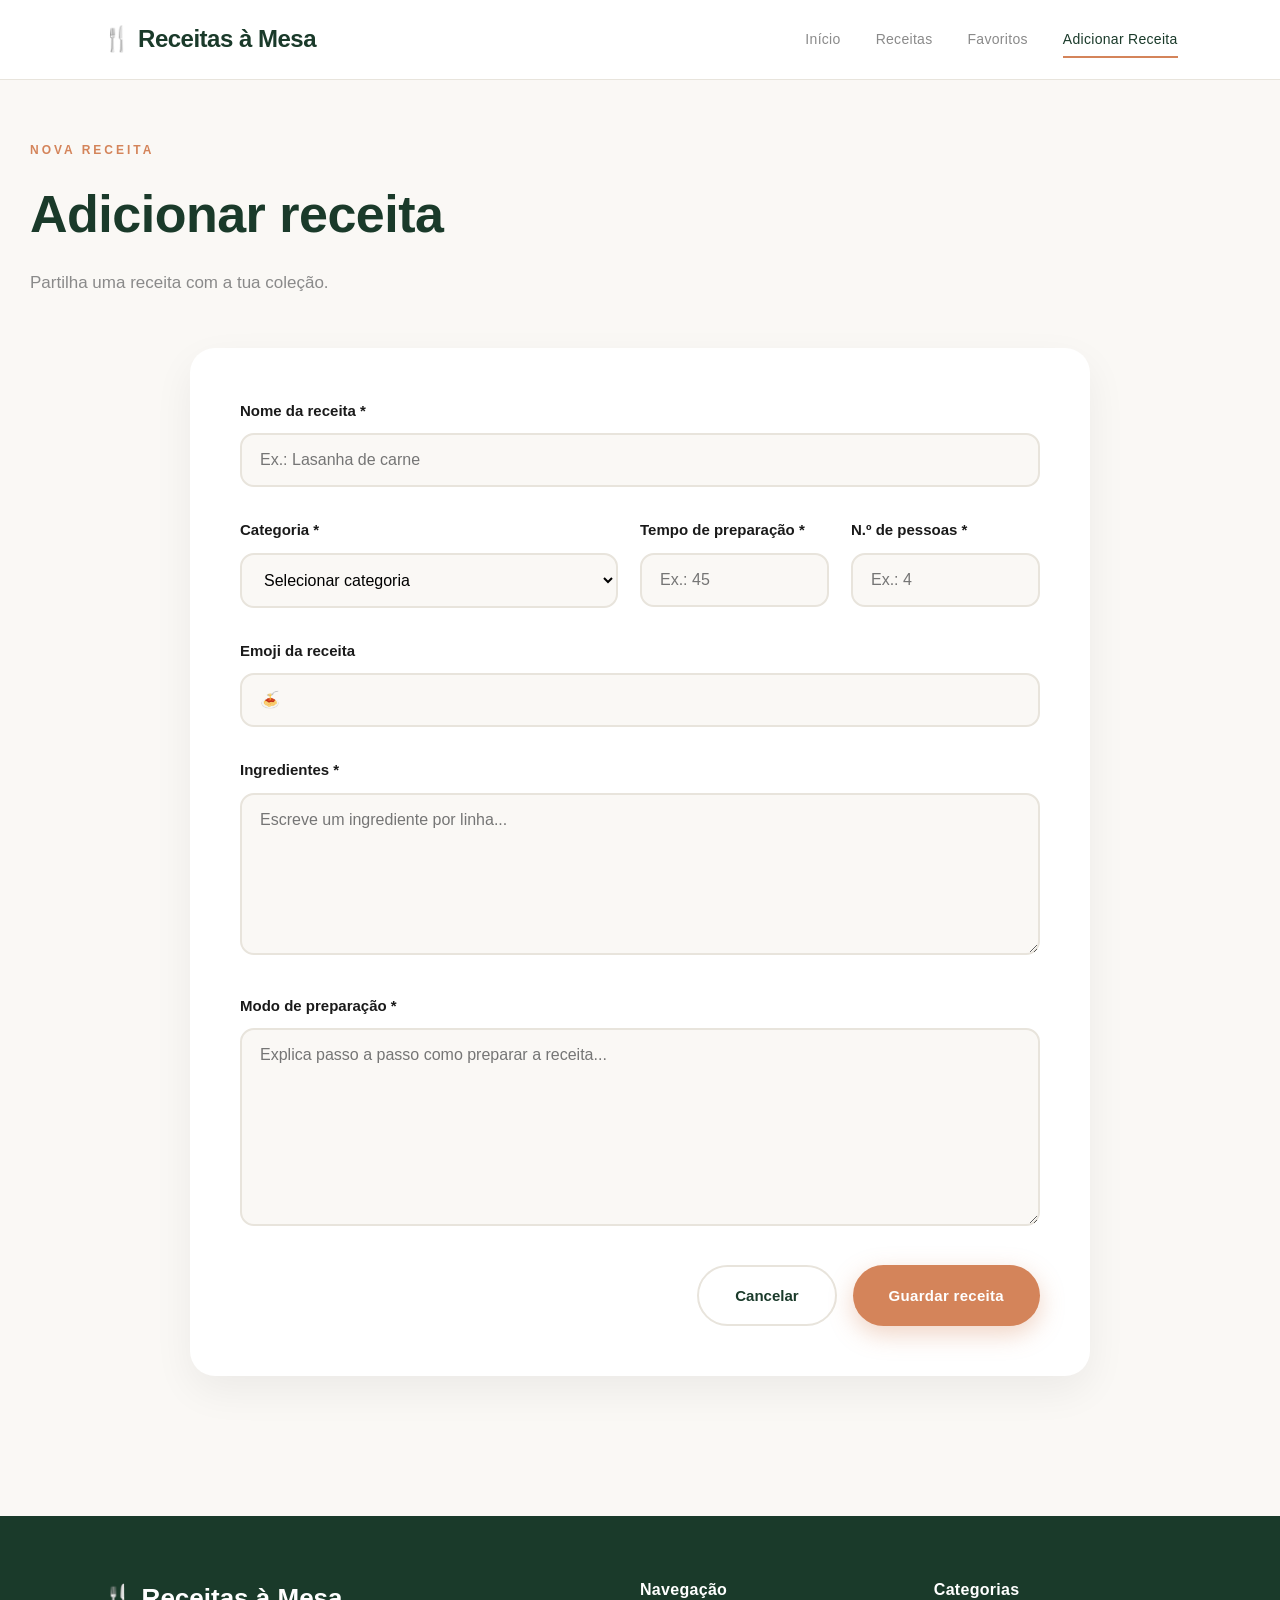
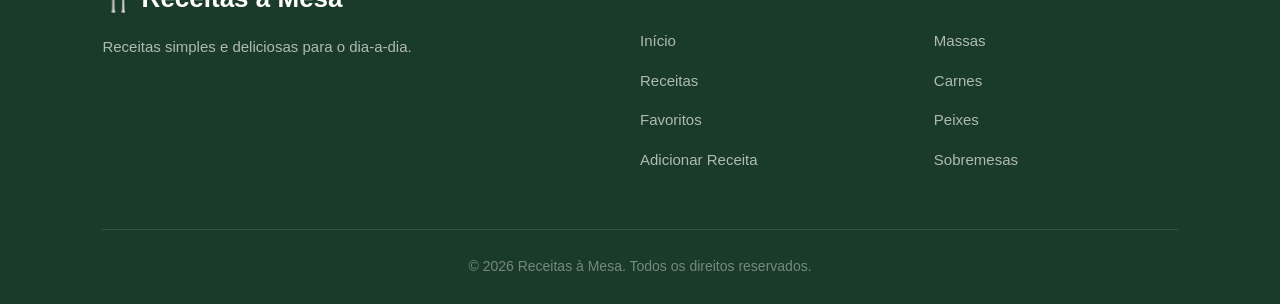
==== adicionar.html @ 695f402b "Adiciona app Receitas a Mesa (HTML, CSS, JavaScript)" ====
<!DOCTYPE html>
<html lang="pt">
<head>
    <meta charset="UTF-8">
    <meta name="viewport" content="width=device-width, initial-scale=1.0">
    <title>Adicionar Receita - Receitas à Mesa</title>
    <link rel="stylesheet" href="style.css">
</head>

<body>

<header>
    <div class="logo">🍴 Receitas à Mesa</div>

    <nav>
        <a href="index.html">Início</a>
        <a href="receitas.html">Receitas</a>
        <a href="favoritos.html">Favoritos</a>
        <a href="adicionar.html" class="ativo">Adicionar Receita</a>
    </nav>
</header>

<main>

    <section class="pagina-topo">
        <span class="pequeno-titulo">NOVA RECEITA</span>
        <h1>Adicionar receita</h1>
        <p>Partilha uma receita com a tua coleção.</p>
    </section>

    <section class="formulario-container">

        <form id="formReceita">

            <div class="campo">
                <label for="nome">Nome da receita *</label>
                <input
                    type="text"
                    id="nome"
                    placeholder="Ex.: Lasanha de carne"
                    required
                >
            </div>

            <div class="linha">

                <div class="campo">
                    <label for="categoria">Categoria *</label>

                    <select id="categoria" required>
                        <option value="">Selecionar categoria</option>
                        <option value="Massas">Massas</option>
                        <option value="Carnes">Carnes</option>
                        <option value="Peixes">Peixes</option>
                        <option value="Sobremesas">Sobremesas</option>
                        <option value="Saladas">Saladas</option>
                        <option value="Vegetarianas">Vegetarianas</option>
                    </select>
                </div>

                <div class="campo">
                    <label for="tempo">Tempo de preparação *</label>

                    <input
                        type="number"
                        id="tempo"
                        min="1"
                        placeholder="Ex.: 45"
                        required
                    >
                </div>

                <div class="campo">
                    <label for="pessoas">N.º de pessoas *</label>

                    <input
                        type="number"
                        id="pessoas"
                        min="1"
                        placeholder="Ex.: 4"
                        required
                    >
                </div>

            </div>

            <div class="campo">
                <label for="imagem">Emoji da receita</label>

                <input
                    type="text"
                    id="imagem"
                    maxlength="4"
                    placeholder="🍝"
                >
            </div>

            <div class="campo">
                <label for="ingredientes">
                    Ingredientes *
                </label>

                <textarea
                    id="ingredientes"
                    rows="7"
                    placeholder="Escreve um ingrediente por linha..."
                    required
                ></textarea>
            </div>

            <div class="campo">
                <label for="preparacao">
                    Modo de preparação *
                </label>

                <textarea
                    id="preparacao"
                    rows="9"
                    placeholder="Explica passo a passo como preparar a receita..."
                    required
                ></textarea>
            </div>

            <div class="botoes-formulario">
                <a href="receitas.html" class="botao-secundario">
                    Cancelar
                </a>

                <button type="submit" class="botao">
                    Guardar receita
                </button>
            </div>

        </form>

    </section>

</main>

<footer>
    <div class="footer-conteudo">
        <div class="footer-coluna">
            <div class="footer-logo">🍴 Receitas à Mesa</div>
            <p>Receitas simples e deliciosas para o dia-a-dia.</p>
        </div>
        <div class="footer-coluna">
            <h4>Navegação</h4>
            <a href="index.html">Início</a>
            <a href="receitas.html">Receitas</a>
            <a href="favoritos.html">Favoritos</a>
            <a href="adicionar.html">Adicionar Receita</a>
        </div>
        <div class="footer-coluna">
            <h4>Categorias</h4>
            <a href="receitas.html">Massas</a>
            <a href="receitas.html">Carnes</a>
            <a href="receitas.html">Peixes</a>
            <a href="receitas.html">Sobremesas</a>
        </div>
    </div>
    <div class="footer-bottom">
        <p>© 2026 Receitas à Mesa. Todos os direitos reservados.</p>
    </div>
</footer>

<script src="script.js"></script>

</body>
</html>
---- style.css ----
/* ========================================
   RECEITAS À MESA — Design Chique
   ======================================== */

* {
    margin: 0;
    padding: 0;
    box-sizing: border-box;
}

:root {
    --verde: #1a3a2a;
    --verde-medio: #2d5a42;
    --verde-claro: #3d7a5a;
    --creme: #faf8f5;
    --creme-escuro: #f0ece4;
    --branco: #ffffff;
    --laranja: #d4845a;
    --laranja-escuro: #b86d45;
    --cinzento: #8a8a8a;
    --cinzento-claro: #b5b5b5;
    --preto: #1a1a1a;
    --borda: #e8e4dc;
    --sombra: rgba(0, 0, 0, 0.06);
    --sombra-forte: rgba(0, 0, 0, 0.12);
}

html {
    scroll-behavior: smooth;
}

body {
    font-family: 'Segoe UI', -apple-system, BlinkMacSystemFont, sans-serif;
    background: var(--creme);
    color: var(--preto);
    line-height: 1.7;
    -webkit-font-smoothing: antialiased;
    -moz-osx-font-smoothing: grayscale;
}

::selection {
    background: var(--laranja);
    color: white;
}

/* ========================================
   HEADER
   ======================================== */

header {
    background: rgba(255, 255, 255, 0.95);
    backdrop-filter: blur(20px);
    -webkit-backdrop-filter: blur(20px);
    min-height: 80px;
    padding: 0 8%;
    display: flex;
    align-items: center;
    justify-content: space-between;
    border-bottom: 1px solid var(--borda);
    position: sticky;
    top: 0;
    z-index: 100;
}

.logo {
    font-size: 24px;
    font-weight: 700;
    color: var(--verde);
    letter-spacing: -0.5px;
}

nav {
    display: flex;
    gap: 35px;
    align-items: center;
}

nav a {
    text-decoration: none;
    color: var(--cinzento);
    font-size: 14px;
    font-weight: 500;
    letter-spacing: 0.3px;
    transition: all 0.3s ease;
    position: relative;
    padding: 5px 0;
}

nav a::after {
    content: '';
    position: absolute;
    bottom: -2px;
    left: 0;
    width: 0;
    height: 2px;
    background: var(--laranja);
    transition: width 0.3s ease;
}

nav a:hover,
nav a.ativo {
    color: var(--verde);
}

nav a:hover::after,
nav a.ativo::after {
    width: 100%;
}

/* ========================================
   MAIN
   ======================================== */

main {
    max-width: 1280px;
    margin: auto;
    padding: 60px 30px;
}

/* ========================================
   HERO
   ======================================== */

.hero {
    min-height: 520px;
    background: linear-gradient(135deg, var(--verde) 0%, var(--verde-medio) 100%);
    border-radius: 30px;
    padding: 80px 90px;
    display: flex;
    align-items: center;
    justify-content: space-between;
    overflow: hidden;
    color: white;
    position: relative;
    box-shadow: 0 25px 60px rgba(26, 58, 42, 0.3);
}

.hero::before {
    content: '';
    position: absolute;
    top: -50%;
    right: -20%;
    width: 600px;
    height: 600px;
    background: radial-gradient(circle, rgba(255,255,255,0.08) 0%, transparent 70%);
    border-radius: 50%;
}

.hero-texto {
    max-width: 560px;
    position: relative;
    z-index: 1;
}

.hero h1 {
    font-size: 64px;
    font-weight: 700;
    line-height: 1.08;
    margin-bottom: 28px;
    letter-spacing: -1.5px;
}

.hero p {
    font-size: 19px;
    color: rgba(255, 255, 255, 0.8);
    margin-bottom: 40px;
    max-width: 480px;
    line-height: 1.7;
}

.hero-imagem {
    width: 320px;
    height: 320px;
    border-radius: 50%;
    background: linear-gradient(145deg, #e8c9a0, #d4a574);
    display: flex;
    justify-content: center;
    align-items: center;
    font-size: 140px;
    position: relative;
    z-index: 1;
    box-shadow: 0 30px 60px rgba(0,0,0,0.2);
    animation: flutuar 5s ease-in-out infinite;
}

@keyframes flutuar {
    0%, 100% { transform: translateY(0) rotate(0deg); }
    50% { transform: translateY(-15px) rotate(2deg); }
}

/* ========================================
   BOTÕES
   ======================================== */

.botao {
    display: inline-block;
    border: none;
    background: var(--laranja);
    color: white;
    text-decoration: none;
    padding: 16px 36px;
    border-radius: 50px;
    cursor: pointer;
    font-size: 15px;
    font-weight: 600;
    letter-spacing: 0.3px;
    transition: all 0.35s ease;
    box-shadow: 0 8px 25px rgba(212, 132, 90, 0.35);
}

.botao:hover {
    background: var(--laranja-escuro);
    transform: translateY(-3px);
    box-shadow: 0 15px 35px rgba(212, 132, 90, 0.45);
}

.botao-secundario {
    display: inline-block;
    background: transparent;
    color: var(--verde);
    text-decoration: none;
    padding: 16px 36px;
    border-radius: 50px;
    border: 2px solid var(--borda);
    cursor: pointer;
    font-size: 15px;
    font-weight: 600;
    transition: all 0.35s ease;
}

.botao-secundario:hover {
    border-color: var(--verde);
    background: var(--verde);
    color: white;
}

/* ========================================
   SECÇÕES
   ======================================== */

.secao {
    padding: 80px 0 40px;
}

.titulo-secao {
    display: flex;
    justify-content: space-between;
    align-items: flex-end;
    margin-bottom: 40px;
}

.titulo-secao h2 {
    font-size: 38px;
    font-weight: 700;
    color: var(--verde);
    letter-spacing: -0.5px;
}

.titulo-secao a {
    color: var(--laranja);
    text-decoration: none;
    font-weight: 600;
    font-size: 15px;
    transition: all 0.3s ease;
}

.titulo-secao a:hover {
    color: var(--laranja-escuro);
}

.pequeno-titulo {
    color: var(--laranja);
    font-size: 12px;
    font-weight: 700;
    letter-spacing: 3px;
    text-transform: uppercase;
    display: block;
    margin-bottom: 8px;
}

/* ========================================
   CARDS
   ======================================== */

.grid-receitas {
    display: grid;
    grid-template-columns: repeat(3, 1fr);
    gap: 30px;
}

.card {
    background: var(--branco);
    border-radius: 20px;
    overflow: hidden;
    border: 1px solid var(--borda);
    transition: all 0.4s cubic-bezier(0.175, 0.885, 0.32, 1.275);
    position: relative;
    animation: aparecer 0.6s ease;
}

@keyframes aparecer {
    from {
        opacity: 0;
        transform: translateY(25px);
    }
    to {
        opacity: 1;
        transform: translateY(0);
    }
}

.card:hover {
    transform: translateY(-10px);
    box-shadow: 0 25px 50px var(--sombra-forte);
    border-color: transparent;
}

.card-imagem {
    height: 220px;
    background: linear-gradient(145deg, #f5ebe0, #ead9c4);
    display: flex;
    align-items: center;
    justify-content: center;
    font-size: 85px;
    transition: all 0.4s ease;
    position: relative;
    overflow: hidden;
}

.card-imagem::after {
    content: '';
    position: absolute;
    inset: 0;
    background: linear-gradient(180deg, transparent 60%, rgba(0,0,0,0.03) 100%);
}

.card:hover .card-imagem {
    transform: scale(1.05);
}

.card-conteudo {
    padding: 24px;
}

.card-categoria {
    color: var(--laranja);
    font-size: 11px;
    font-weight: 700;
    text-transform: uppercase;
    letter-spacing: 1.5px;
}

.card h3 {
    font-size: 22px;
    font-weight: 700;
    margin: 10px 0;
    letter-spacing: -0.3px;
}

.card h3 a {
    color: var(--preto);
    text-decoration: none;
    transition: color 0.3s ease;
}

.card h3 a:hover {
    color: var(--verde);
}

.card-info {
    display: flex;
    justify-content: space-between;
    color: var(--cinzento);
    font-size: 13px;
    margin-top: 18px;
    padding-top: 18px;
    border-top: 1px solid var(--borda);
}

.favorito {
    position: absolute;
    right: 18px;
    top: 18px;
    width: 44px;
    height: 44px;
    border: none;
    border-radius: 50%;
    background: rgba(255, 255, 255, 0.95);
    backdrop-filter: blur(10px);
    font-size: 18px;
    cursor: pointer;
    transition: all 0.3s ease;
    box-shadow: 0 4px 15px rgba(0,0,0,0.1);
}

.favorito:hover {
    transform: scale(1.15);
    box-shadow: 0 6px 20px rgba(0,0,0,0.15);
}

/* ========================================
   CATEGORIAS HOME
   ======================================== */

.categorias-home {
    padding: 80px 0 40px;
}

.categorias-home-grid {
    display: grid;
    grid-template-columns: repeat(3, 1fr);
    gap: 24px;
}

.categoria-card {
    background: var(--branco);
    padding: 35px 30px;
    border-radius: 20px;
    text-decoration: none;
    color: var(--preto);
    border: 1px solid var(--borda);
    transition: all 0.4s cubic-bezier(0.175, 0.885, 0.32, 1.275);
}

.categoria-card:hover {
    transform: translateY(-10px);
    background: linear-gradient(135deg, var(--verde) 0%, var(--verde-medio) 100%);
    color: white;
    box-shadow: 0 20px 40px rgba(26, 58, 42, 0.25);
    border-color: transparent;
}

.categoria-icon {
    font-size: 48px;
    margin-bottom: 18px;
    transition: transform 0.4s ease;
}

.categoria-card:hover .categoria-icon {
    transform: scale(1.15) rotate(-5deg);
}

.categoria-card h3 {
    font-size: 22px;
    font-weight: 700;
    margin-bottom: 6px;
}

.categoria-card p {
    color: var(--cinzento);
    font-size: 14px;
    transition: color 0.3s ease;
}

.categoria-card:hover p {
    color: rgba(255,255,255,0.8);
}

/* ========================================
   RECEITA DO DIA
   ======================================== */

.receita-dia {
    margin: 80px 0;
    background: var(--branco);
    border-radius: 30px;
    overflow: hidden;
    display: grid;
    grid-template-columns: 1fr 1fr;
    border: 1px solid var(--borda);
    box-shadow: 0 20px 50px var(--sombra);
}

.receita-dia-imagem {
    min-height: 450px;
    background: linear-gradient(145deg, #f5ebe0, #e8d5c0);
    display: flex;
    justify-content: center;
    align-items: center;
    font-size: 180px;
    position: relative;
}

.receita-dia-imagem::after {
    content: '';
    position: absolute;
    inset: 0;
    background: linear-gradient(90deg, transparent 70%, rgba(255,255,255,0.3) 100%);
}

.receita-dia-conteudo {
    padding: 70px 60px;
    display: flex;
    flex-direction: column;
    justify-content: center;
}

.receita-dia-conteudo h2 {
    font-size: 44px;
    font-weight: 700;
    color: var(--verde);
    margin: 12px 0 22px;
    letter-spacing: -0.5px;
    line-height: 1.15;
}

.receita-dia-conteudo p {
    color: var(--cinzento);
    font-size: 17px;
    margin-bottom: 28px;
    line-height: 1.7;
}

.receita-dia-info {
    display: flex;
    gap: 24px;
    margin-bottom: 35px;
    color: var(--cinzento);
    flex-wrap: wrap;
    font-size: 15px;
}

.receita-dia-info span {
    display: flex;
    align-items: center;
    gap: 6px;
}

/* ========================================
   ESTATÍSTICAS
   ======================================== */

.estatisticas {
    margin: 80px 0;
    background: linear-gradient(135deg, var(--verde) 0%, var(--verde-medio) 100%);
    color: white;
    border-radius: 25px;
    padding: 50px 40px;
    display: grid;
    grid-template-columns: repeat(4, 1fr);
    text-align: center;
    box-shadow: 0 20px 50px rgba(26, 58, 42, 0.3);
}

.estatistica {
    border-right: 1px solid rgba(255,255,255,0.15);
    padding: 10px 0;
}

.estatistica:last-child {
    border-right: none;
}

.estatistica span {
    display: block;
    font-size: 32px;
    margin-bottom: 8px;
}

.estatistica strong {
    display: block;
    font-size: 36px;
    font-weight: 700;
    margin-bottom: 6px;
}

.estatistica p {
    color: rgba(255,255,255,0.7);
    font-size: 14px;
}

/* ========================================
   COMO FUNCIONA
   ======================================== */

.como-funciona {
    padding: 80px 0 40px;
}

.como-funciona-grid {
    display: grid;
    grid-template-columns: repeat(3, 1fr);
    gap: 30px;
}

.passo-card {
    background: var(--branco);
    padding: 45px 35px;
    border-radius: 22px;
    text-align: center;
    border: 1px solid var(--borda);
    position: relative;
    transition: all 0.4s cubic-bezier(0.175, 0.885, 0.32, 1.275);
}

.passo-card:hover {
    transform: translateY(-10px);
    box-shadow: 0 20px 45px var(--sombra-forte);
    border-color: transparent;
}

.passo-numero {
    position: absolute;
    top: -18px;
    left: 35px;
    width: 40px;
    height: 40px;
    background: linear-gradient(135deg, var(--laranja), var(--laranja-escuro));
    color: white;
    border-radius: 50%;
    display: flex;
    align-items: center;
    justify-content: center;
    font-weight: 700;
    font-size: 16px;
    box-shadow: 0 6px 20px rgba(212, 132, 90, 0.4);
}

.passo-icono {
    font-size: 55px;
    margin-bottom: 24px;
    transition: transform 0.4s ease;
}

.passo-card:hover .passo-icono {
    transform: scale(1.15);
}

.passo-card h3 {
    font-size: 24px;
    font-weight: 700;
    color: var(--verde);
    margin-bottom: 14px;
}

.passo-card p {
    color: var(--cinzento);
    font-size: 15px;
    line-height: 1.7;
}

/* ========================================
   DICAS CULINÁRIAS
   ======================================== */

.dicas-culinarias {
    padding: 80px 0 40px;
}

.dicas-grid {
    display: grid;
    grid-template-columns: repeat(4, 1fr);
    gap: 24px;
}

.dica-card {
    background: var(--branco);
    padding: 35px 28px;
    border-radius: 20px;
    border: 1px solid var(--borda);
    transition: all 0.4s cubic-bezier(0.175, 0.885, 0.32, 1.275);
}

.dica-card:hover {
    transform: translateY(-8px);
    box-shadow: 0 18px 40px var(--sombra-forte);
    border-color: var(--verde-claro);
}

.dica-icon {
    font-size: 44px;
    margin-bottom: 18px;
    transition: transform 0.4s ease;
}

.dica-card:hover .dica-icon {
    transform: scale(1.2) rotate(-8deg);
}

.dica-card h3 {
    font-size: 20px;
    font-weight: 700;
    color: var(--verde);
    margin-bottom: 12px;
}

.dica-card p {
    color: var(--cinzento);
    font-size: 14px;
    line-height: 1.7;
}

/* ========================================
   SOBRE
   ======================================== */

.sobre {
    margin-top: 80px;
    padding: 70px;
    background: linear-gradient(145deg, #f5ebe0, #ead9c4);
    border-radius: 30px;
    display: grid;
    grid-template-columns: 1fr 1fr;
    gap: 60px;
    align-items: center;
}

.sobre h2 {
    font-size: 44px;
    font-weight: 700;
    color: var(--verde);
    letter-spacing: -0.5px;
    line-height: 1.15;
}

.sobre p {
    font-size: 18px;
    color: #555;
    line-height: 1.8;
}

.sobre-lista {
    list-style: none;
    margin: 25px 0 30px;
}

.sobre-lista li {
    padding: 10px 0;
    color: #444;
    font-size: 16px;
    display: flex;
    align-items: center;
    gap: 10px;
}

/* ========================================
   CTA FINAL
   ======================================== */

.cta-final {
    margin: 80px 0 0;
    background: linear-gradient(135deg, var(--verde) 0%, var(--verde-medio) 100%);
    border-radius: 30px;
    padding: 80px 60px;
    text-align: center;
    color: white;
    position: relative;
    overflow: hidden;
    box-shadow: 0 25px 60px rgba(26, 58, 42, 0.3);
}

.cta-final::before {
    content: '';
    position: absolute;
    top: -100px;
    right: -100px;
    width: 400px;
    height: 400px;
    background: radial-gradient(circle, rgba(255,255,255,0.08) 0%, transparent 70%);
    border-radius: 50%;
}

.cta-conteudo {
    position: relative;
    z-index: 1;
}

.cta-conteudo h2 {
    font-size: 46px;
    font-weight: 700;
    margin-bottom: 18px;
    letter-spacing: -0.5px;
}

.cta-conteudo p {
    font-size: 19px;
    color: rgba(255,255,255,0.8);
    margin-bottom: 35px;
    max-width: 520px;
    margin-left: auto;
    margin-right: auto;
    line-height: 1.7;
}

.cta-botoes {
    display: flex;
    gap: 18px;
    justify-content: center;
    flex-wrap: wrap;
}

.cta-final .botao {
    background: white;
    color: var(--verde);
    box-shadow: 0 10px 30px rgba(0,0,0,0.2);
}

.cta-final .botao:hover {
    background: var(--creme);
    transform: translateY(-4px);
    box-shadow: 0 18px 40px rgba(0,0,0,0.25);
}

.cta-final .botao-secundario {
    background: rgba(255,255,255,0.1);
    color: white;
    border-color: rgba(255,255,255,0.3);
}

.cta-final .botao-secundario:hover {
    background: rgba(255,255,255,0.2);
    border-color: white;
}

/* ========================================
   PÁGINAS
   ======================================== */

.pagina-topo {
    margin-bottom: 50px;
}

.pagina-topo h1 {
    font-size: 52px;
    font-weight: 700;
    color: var(--verde);
    margin: 10px 0;
    letter-spacing: -0.5px;
}

.pagina-topo p {
    color: var(--cinzento);
    font-size: 17px;
}

/* ========================================
   PESQUISA
   ======================================== */

.filtros {
    margin-bottom: 45px;
}

.pesquisa {
    background: var(--branco);
    border: 2px solid var(--borda);
    border-radius: 16px;
    padding: 0 22px;
    height: 60px;
    display: flex;
    align-items: center;
    gap: 12px;
    margin-bottom: 22px;
    transition: all 0.3s ease;
}

.pesquisa:focus-within {
    border-color: var(--verde);
    box-shadow: 0 8px 25px var(--sombra);
}

.pesquisa input {
    width: 100%;
    height: 100%;
    border: none;
    outline: none;
    font-size: 16px;
    background: transparent;
    color: var(--preto);
}

.categorias {
    display: flex;
    gap: 10px;
    flex-wrap: wrap;
}

.filtro {
    border: 2px solid var(--borda);
    background: var(--branco);
    padding: 10px 22px;
    border-radius: 50px;
    cursor: pointer;
    font-size: 14px;
    font-weight: 500;
    transition: all 0.3s ease;
}

.filtro:hover,
.filtro.ativo {
    background: var(--verde);
    color: white;
    border-color: var(--verde);
    box-shadow: 0 6px 20px rgba(26, 58, 42, 0.3);
}

/* ========================================
   RECEITA DETALHES
   ======================================== */

.receita-detalhes {
    background: var(--branco);
    border-radius: 25px;
    overflow: hidden;
    box-shadow: 0 15px 40px var(--sombra);
}

.receita-capa {
    min-height: 400px;
    background: linear-gradient(145deg, #f5ebe0, #ead9c4);
    display: flex;
    justify-content: center;
    align-items: center;
    font-size: 170px;
    position: relative;
}

.receita-capa::after {
    content: '';
    position: absolute;
    bottom: 0;
    left: 0;
    right: 0;
    height: 100px;
    background: linear-gradient(transparent, rgba(255,255,255,0.5));
}

.receita-conteudo {
    padding: 50px;
}

.receita-conteudo h1 {
    font-size: 52px;
    font-weight: 700;
    color: var(--verde);
    margin: 12px 0;
    letter-spacing: -0.5px;
}

.receita-meta {
    display: flex;
    gap: 30px;
    color: var(--cinzento);
    margin: 25px 0 45px;
    font-size: 16px;
}

.receita-corpo {
    display: grid;
    grid-template-columns: 1fr 2fr;
    gap: 70px;
}

.receita-corpo h2 {
    font-size: 26px;
    font-weight: 700;
    color: var(--verde);
    margin-bottom: 20px;
}

.ingredientes {
    list-style: none;
}

.ingredientes li {
    padding: 12px 0;
    border-bottom: 1px solid var(--borda);
    font-size: 16px;
    color: #444;
}

.ingredientes li:last-child {
    border-bottom: none;
}

.preparacao p {
    margin-bottom: 18px;
    font-size: 16px;
    line-height: 1.8;
    color: #444;
}

/* ========================================
   FORMULÁRIO
   ======================================== */

.formulario-container {
    background: var(--branco);
    border-radius: 25px;
    padding: 50px;
    max-width: 900px;
    margin: auto;
    box-shadow: 0 15px 40px var(--sombra);
}

.campo {
    margin-bottom: 30px;
}

.campo label {
    display: block;
    font-weight: 600;
    margin-bottom: 10px;
    color: var(--preto);
    font-size: 15px;
}

.campo input,
.campo select,
.campo textarea {
    width: 100%;
    border: 2px solid var(--borda);
    border-radius: 14px;
    padding: 16px 18px;
    font-size: 16px;
    font-family: inherit;
    outline: none;
    transition: all 0.3s ease;
    background: var(--creme);
}

.campo input:focus,
.campo select:focus,
.campo textarea:focus {
    border-color: var(--verde);
    background: var(--branco);
    box-shadow: 0 6px 20px var(--sombra);
}

.campo textarea {
    resize: vertical;
    min-height: 120px;
}

.linha {
    display: grid;
    grid-template-columns: 2fr 1fr 1fr;
    gap: 22px;
}

.botoes-formulario {
    display: flex;
    justify-content: flex-end;
    gap: 16px;
    margin-top: 10px;
}

/* ========================================
   ESTADOS VAZIOS
   ======================================== */

.sem-resultados {
    display: none;
    text-align: center;
    padding: 60px;
    color: var(--cinzento);
}

.mensagem-vazia {
    text-align: center;
    background: var(--branco);
    padding: 80px 30px;
    border-radius: 25px;
    box-shadow: 0 10px 30px var(--sombra);
}

.mensagem-vazia div {
    font-size: 70px;
    margin-bottom: 10px;
}

.mensagem-vazia h2 {
    margin: 15px 0;
    font-size: 28px;
    font-weight: 700;
    color: var(--verde);
}

.mensagem-vazia p {
    color: var(--cinzento);
    margin-bottom: 30px;
    font-size: 17px;
}

/* ========================================
   FOOTER
   ======================================== */

footer {
    background: var(--verde);
    color: white;
    padding: 60px 8% 0;
    margin-top: 80px;
}

.footer-conteudo {
    display: grid;
    grid-template-columns: 2fr 1fr 1fr;
    gap: 50px;
    padding-bottom: 50px;
    border-bottom: 1px solid rgba(255,255,255,0.12);
}

.footer-logo {
    font-size: 26px;
    font-weight: 700;
    margin-bottom: 14px;
}

.footer-coluna p {
    color: rgba(255,255,255,0.65);
    font-size: 15px;
    line-height: 1.7;
}

.footer-coluna h4 {
    font-size: 16px;
    font-weight: 700;
    margin-bottom: 18px;
    letter-spacing: 0.3px;
}

.footer-coluna a {
    display: block;
    color: rgba(255,255,255,0.65);
    text-decoration: none;
    font-size: 15px;
    padding: 7px 0;
    transition: all 0.3s ease;
}

.footer-coluna a:hover {
    color: white;
    padding-left: 5px;
}

.footer-bottom {
    text-align: center;
    padding: 25px 0;
    color: rgba(255,255,255,0.4);
    font-size: 14px;
}

/* ========================================
   RESPONSIVO — TABLET
   ======================================== */

@media (max-width: 1024px) {

    main {
        padding: 50px 25px;
    }

    .hero {
        padding: 60px 50px;
        min-height: 450px;
    }

    .hero h1 {
        font-size: 52px;
    }

    .hero-imagem {
        width: 260px;
        height: 260px;
        font-size: 110px;
    }

    .dicas-grid {
        grid-template-columns: repeat(2, 1fr);
    }

    .footer-conteudo {
        grid-template-columns: 1fr 1fr;
        gap: 40px;
    }

    .footer-coluna:first-child {
        grid-column: 1 / -1;
    }
}

/* ========================================
   RESPONSIVO — MOBILE
   ======================================== */

@media (max-width: 900px) {

    header {
        flex-direction: column;
        padding: 20px 25px;
        gap: 15px;
    }

    nav {
        gap: 20px;
        flex-wrap: wrap;
        justify-content: center;
    }

    .hero {
        padding: 50px 35px;
        flex-direction: column;
        text-align: center;
        gap: 40px;
        min-height: auto;
    }

    .hero h1 {
        font-size: 44px;
    }

    .hero p {
        margin-left: auto;
        margin-right: auto;
    }

    .hero-imagem {
        width: 200px;
        height: 200px;
        font-size: 90px;
    }

    .grid-receitas {
        grid-template-columns: repeat(2, 1fr);
    }

    .categorias-home-grid {
        grid-template-columns: repeat(2, 1fr);
    }

    .como-funciona-grid {
        grid-template-columns: repeat(2, 1fr);
    }

    .estatisticas {
        grid-template-columns: repeat(2, 1fr);
        gap: 35px;
    }

    .estatistica:nth-child(2) {
        border-right: none;
    }

    .receita-dia {
        grid-template-columns: 1fr;
    }

    .receita-dia-imagem {
        min-height: 300px;
        font-size: 120px;
    }

    .receita-dia-conteudo {
        padding: 45px 40px;
    }

    .receita-corpo {
        grid-template-columns: 1fr;
        gap: 40px;
    }

    .sobre {
        grid-template-columns: 1fr;
        padding: 50px 40px;
    }

    .titulo-secao {
        flex-direction: column;
        align-items: flex-start;
        gap: 10px;
    }
}

@media (max-width: 600px) {

    main {
        padding: 35px 18px;
    }

    header {
        padding: 18px 20px;
    }

    .logo {
        font-size: 20px;
    }

    nav a {
        font-size: 13px;
    }

    .hero {
        padding: 40px 28px;
        border-radius: 22px;
    }

    .hero h1 {
        font-size: 34px;
    }

    .hero p {
        font-size: 16px;
    }

    .hero-imagem {
        width: 160px;
        height: 160px;
        font-size: 70px;
    }

    .grid-receitas {
        grid-template-columns: 1fr;
        gap: 22px;
    }

    .categorias-home-grid {
        grid-template-columns: 1fr;
    }

    .como-funciona-grid {
        grid-template-columns: 1fr;
    }

    .dicas-grid {
        grid-template-columns: 1fr;
    }

    .estatisticas {
        grid-template-columns: 1fr;
        padding: 35px 25px;
        border-radius: 20px;
    }

    .estatistica {
        border-right: none;
        border-bottom: 1px solid rgba(255,255,255,0.15);
        padding-bottom: 22px;
    }

    .estatistica:last-child {
        border-bottom: none;
    }

    .estatistica strong {
        font-size: 30px;
    }

    .receita-dia {
        border-radius: 22px;
        margin: 60px 0;
    }

    .receita-dia-imagem {
        min-height: 220px;
        font-size: 90px;
    }

    .receita-dia-conteudo {
        padding: 35px 28px;
    }

    .receita-dia-conteudo h2 {
        font-size: 32px;
    }

    .receita-dia-info {
        flex-direction: column;
        gap: 10px;
    }

    .sobre {
        padding: 40px 28px;
        margin-top: 60px;
        border-radius: 22px;
    }

    .sobre h2 {
        font-size: 34px;
    }

    .sobre p {
        font-size: 16px;
    }

    .cta-final {
        padding: 50px 28px;
        border-radius: 22px;
    }

    .cta-conteudo h2 {
        font-size: 34px;
    }

    .cta-conteudo p {
        font-size: 16px;
    }

    .pagina-topo h1 {
        font-size: 38px;
    }

    .linha {
        grid-template-columns: 1fr;
        gap: 0;
    }

    .formulario-container {
        padding: 30px 22px;
        border-radius: 22px;
    }

    .receita-conteudo {
        padding: 30px 22px;
    }

    .receita-conteudo h1 {
        font-size: 36px;
    }

    .receita-meta {
        flex-direction: column;
        gap: 8px;
    }

    .botoes-formulario {
        flex-direction: column;
    }

    .botao,
    .botao-secundario {
        text-align: center;
        width: 100%;
    }

    .titulo-secao h2 {
        font-size: 28px;
    }

    .footer-conteudo {
        grid-template-columns: 1fr;
        gap: 35px;
    }

    .footer-bottom {
        padding: 20px 0;
    }
}

/* ========================================
   UTILITÁRIOS
   ======================================== */

.text-center {
    text-align: center;
}

.mt-1 { margin-top: 10px; }
.mt-2 { margin-top: 20px; }
.mt-3 { margin-top: 30px; }
.mb-1 { margin-bottom: 10px; }
.mb-2 { margin-bottom: 20px; }
.mb-3 { margin-bottom: 30px; }
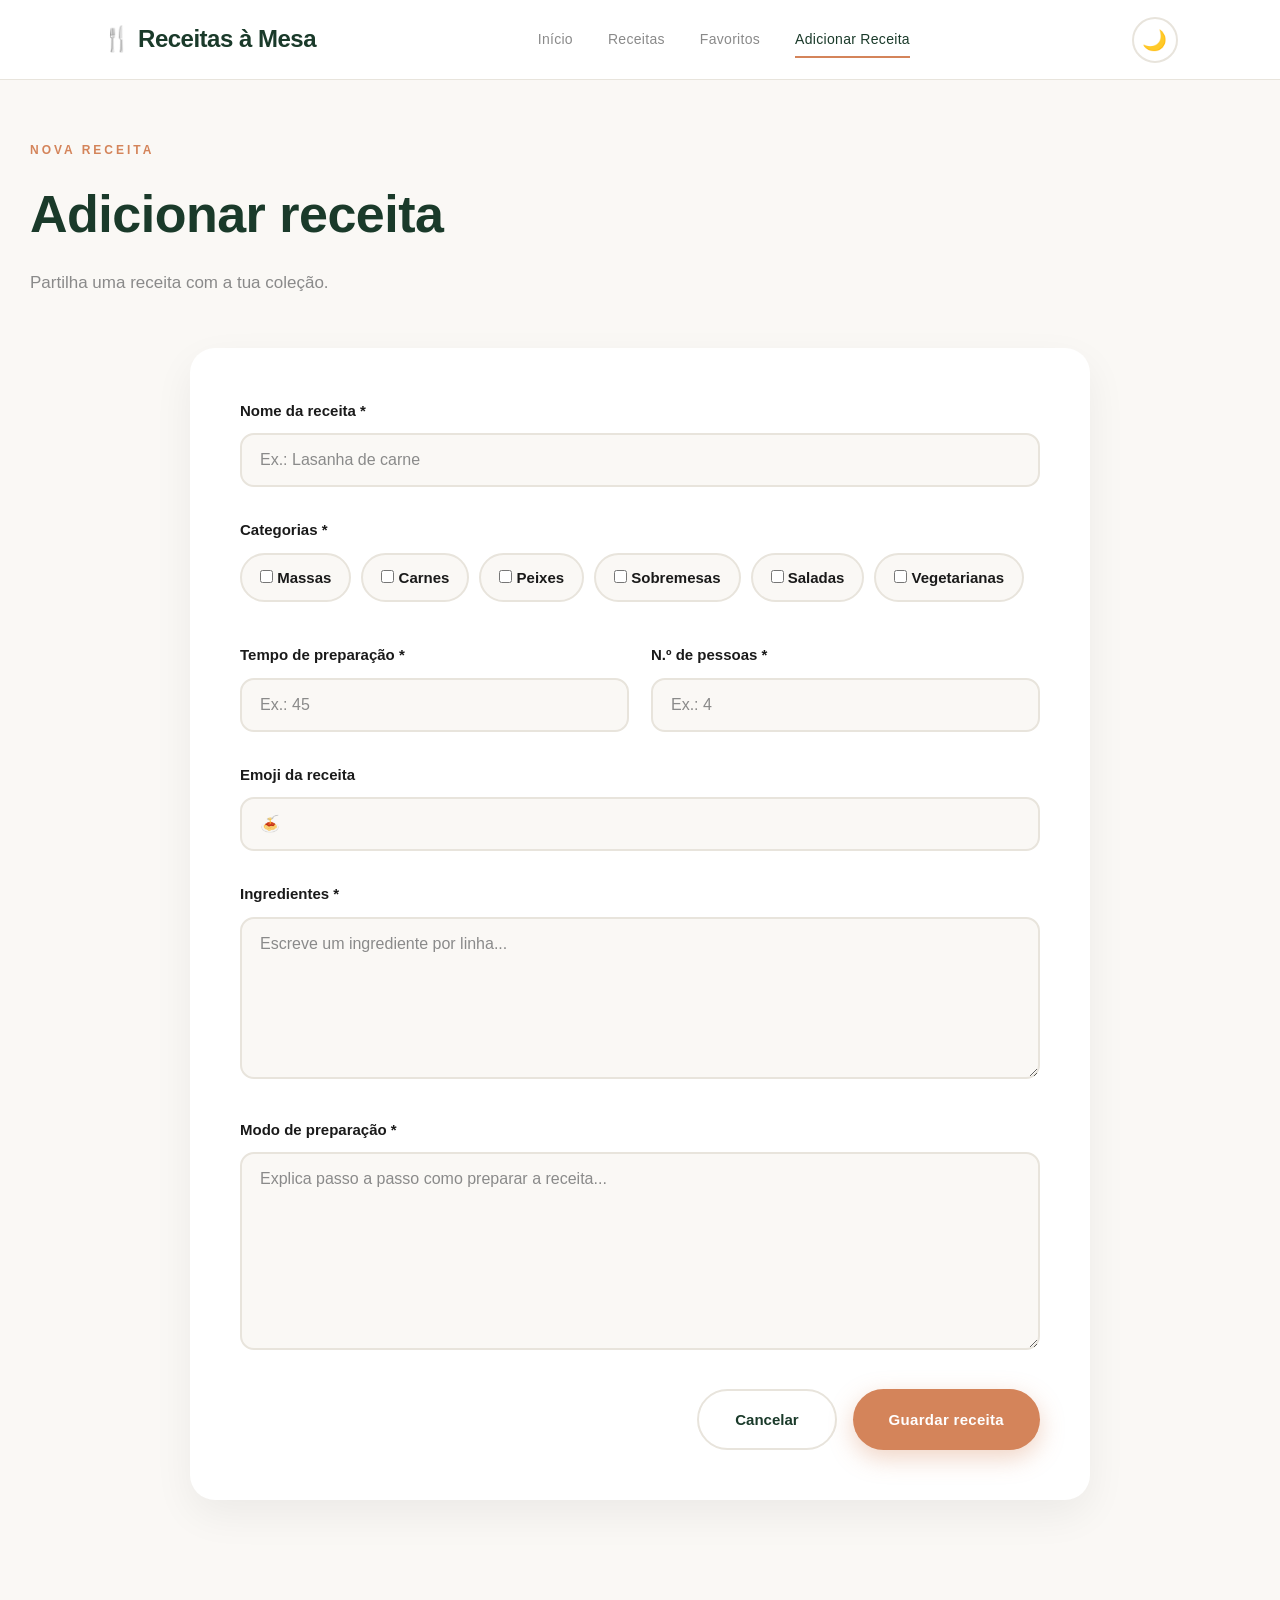
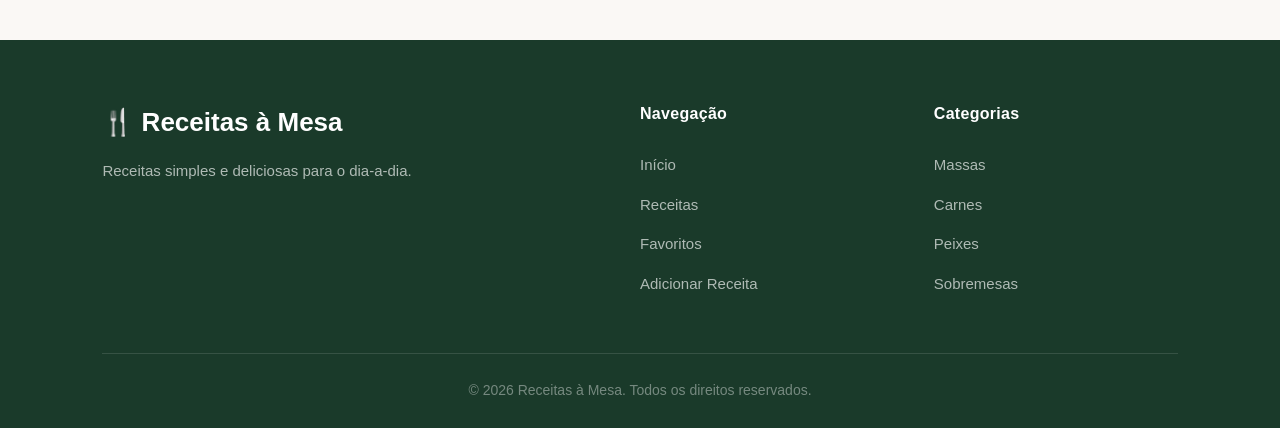
==== commit dbf340fc: "Atualiza app Receitas a Mesa com versao melhorada" ====
--- a/adicionar.html
+++ b/adicionar.html
@@ -18,13 +18,23 @@
         <a href="favoritos.html">Favoritos</a>
         <a href="adicionar.html" class="ativo">Adicionar Receita</a>
     </nav>
+
+    <button
+        id="botaoTema"
+        class="botao-tema"
+        type="button"
+        aria-label="Ativar modo escuro"
+        title="Ativar modo escuro"
+    >
+        🌙
+    </button>
 </header>
 
 <main>
 
     <section class="pagina-topo">
-        <span class="pequeno-titulo">NOVA RECEITA</span>
-        <h1>Adicionar receita</h1>
+        <span id="formPequenoTitulo" class="pequeno-titulo">NOVA RECEITA</span>
+        <h1 id="formTitulo">Adicionar receita</h1>
         <p>Partilha uma receita com a tua coleção.</p>
     </section>
 
@@ -42,21 +52,39 @@
                 >
             </div>
 
+            <div class="campo">
+                <label>Categorias *</label>
+
+                    <div id="categorias" class="categorias-multiplas">
+
+                        <label class="categoria-check">
+                            <input type="checkbox" value="Massas"> Massas
+                        </label>
+
+                        <label class="categoria-check">
+                            <input type="checkbox" value="Carnes"> Carnes
+                        </label>
+
+                        <label class="categoria-check">
+                            <input type="checkbox" value="Peixes"> Peixes
+                        </label>
+
+                        <label class="categoria-check">
+                            <input type="checkbox" value="Sobremesas"> Sobremesas
+                        </label>
+
+                        <label class="categoria-check">
+                            <input type="checkbox" value="Saladas"> Saladas
+                        </label>
+
+                        <label class="categoria-check">
+                            <input type="checkbox" value="Vegetarianas"> Vegetarianas
+                        </label>
+
+                    </div>
+                </div>
+
             <div class="linha">
-
-                <div class="campo">
-                    <label for="categoria">Categoria *</label>
-
-                    <select id="categoria" required>
-                        <option value="">Selecionar categoria</option>
-                        <option value="Massas">Massas</option>
-                        <option value="Carnes">Carnes</option>
-                        <option value="Peixes">Peixes</option>
-                        <option value="Sobremesas">Sobremesas</option>
-                        <option value="Saladas">Saladas</option>
-                        <option value="Vegetarianas">Vegetarianas</option>
-                    </select>
-                </div>
 
                 <div class="campo">
                     <label for="tempo">Tempo de preparação *</label>
@@ -126,7 +154,11 @@
                     Cancelar
                 </a>
 
-                <button type="submit" class="botao">
+                <button
+                    id="formBotaoGuardar"
+                    type="submit"
+                    class="botao"
+                >
                     Guardar receita
                 </button>
             </div>
--- a/style.css
+++ b/style.css
@@ -234,6 +234,62 @@
     color: white;
 }
 
+.botao-perigo {
+    display: inline-block;
+    background: transparent;
+    color: #c0392b;
+    text-decoration: none;
+    padding: 16px 36px;
+    border-radius: 50px;
+    border: 2px solid #e3b7b1;
+    cursor: pointer;
+    font-size: 15px;
+    font-weight: 600;
+    font-family: inherit;
+    transition: all 0.35s ease;
+}
+
+.botao-perigo:hover {
+    background: #c0392b;
+    border-color: #c0392b;
+    color: white;
+    transform: translateY(-3px);
+    box-shadow: 0 12px 30px rgba(192, 57, 43, 0.35);
+}
+
+.acoes-receita {
+    display: flex;
+    flex-wrap: wrap;
+    gap: 14px;
+    align-items: center;
+}
+
+/* ========================================
+   BOTÃO DE TEMA
+   ======================================== */
+
+.botao-tema {
+    width: 46px;
+    height: 46px;
+    border-radius: 50%;
+    border: 2px solid var(--borda);
+    background: var(--branco);
+    cursor: pointer;
+    font-size: 20px;
+    line-height: 1;
+    display: flex;
+    align-items: center;
+    justify-content: center;
+    transition: all 0.3s ease;
+    flex-shrink: 0;
+}
+
+.botao-tema:hover {
+    border-color: var(--verde);
+    transform: rotate(15deg) scale(1.08);
+    box-shadow: 0 6px 18px var(--sombra-forte);
+}
+
 /* ========================================
    SECÇÕES
    ======================================== */
@@ -386,6 +442,7 @@
     border: none;
     border-radius: 50%;
     background: rgba(255, 255, 255, 0.95);
+    color: var(--preto);
     backdrop-filter: blur(10px);
     font-size: 18px;
     cursor: pointer;
@@ -878,6 +935,7 @@
 .filtro {
     border: 2px solid var(--borda);
     background: var(--branco);
+    color: var(--preto);
     padding: 10px 22px;
     border-radius: 50px;
     cursor: pointer;
@@ -1017,6 +1075,12 @@
     outline: none;
     transition: all 0.3s ease;
     background: var(--creme);
+    color: var(--preto);
+}
+
+.campo input::placeholder,
+.campo textarea::placeholder {
+    color: var(--cinzento);
 }
 
 .campo input:focus,
@@ -1034,8 +1098,51 @@
 
 .linha {
     display: grid;
-    grid-template-columns: 2fr 1fr 1fr;
+    grid-template-columns: 1fr 1fr;
     gap: 22px;
+}
+
+.categorias-multiplas {
+    display: flex;
+    flex-wrap: wrap;
+    gap: 10px;
+}
+
+.categoria-check {
+    display: inline-flex;
+    align-items: center;
+    gap: 8px;
+    border: 2px solid var(--borda);
+    background: var(--creme);
+    border-radius: 50px;
+    padding: 10px 18px;
+    cursor: pointer;
+    font-size: 14px;
+    font-weight: 500;
+    margin-bottom: 0;
+    color: var(--preto);
+    transition: all 0.3s ease;
+    user-select: none;
+}
+
+.categoria-check:hover {
+    border-color: var(--verde-claro);
+}
+
+.categoria-check.marcada {
+    background: var(--verde);
+    border-color: var(--verde);
+    color: white;
+}
+
+.categoria-check input {
+    width: auto;
+    border: none;
+    padding: 0;
+    background: transparent;
+    accent-color: var(--laranja);
+    margin: 0;
+    box-shadow: none;
 }
 
 .botoes-formulario {
@@ -1428,9 +1535,15 @@
     }
 
     .botao,
-    .botao-secundario {
+    .botao-secundario,
+    .botao-perigo {
         text-align: center;
         width: 100%;
+    }
+
+    .acoes-receita {
+        flex-direction: column;
+        align-items: stretch;
     }
 
     .titulo-secao h2 {
@@ -1461,3 +1574,100 @@
 .mb-1 { margin-bottom: 10px; }
 .mb-2 { margin-bottom: 20px; }
 .mb-3 { margin-bottom: 30px; }
+
+/* ========================================
+   MODO ESCURO
+   ======================================== */
+
+html.escuro {
+    --verde: #3fae7d;
+    --verde-medio: #2b845d;
+    --verde-claro: #4ec48f;
+    --creme: #14170f;
+    --creme-escuro: #1b1f16;
+    --branco: #1e2318;
+    --laranja: #e29b6d;
+    --laranja-escuro: #cf8558;
+    --cinzento: #a6a89e;
+    --cinzento-claro: #7c7f74;
+    --preto: #ece9e0;
+    --borda: #2e332a;
+    --sombra: rgba(0, 0, 0, 0.4);
+    --sombra-forte: rgba(0, 0, 0, 0.6);
+}
+
+html.escuro {
+    color-scheme: dark;
+}
+
+html.escuro header {
+    background: rgba(20, 23, 15, 0.95);
+}
+
+html.escuro .hero,
+html.escuro .cta-final,
+html.escuro .estatisticas,
+html.escuro .categoria-card:hover {
+    background: linear-gradient(135deg, #14432f 0%, #0f3324 100%);
+}
+
+html.escuro footer {
+    background: #0f2419;
+}
+
+html.escuro .hero {
+    box-shadow: 0 25px 60px rgba(0, 0, 0, 0.5);
+}
+
+html.escuro .hero-imagem {
+    background: linear-gradient(145deg, #3a352a, #2a251c);
+}
+
+html.escuro .card-imagem,
+html.escuro .receita-dia-imagem,
+html.escuro .receita-capa {
+    background: linear-gradient(145deg, #262b20, #1c2016);
+}
+
+html.escuro .card-imagem::after {
+    background: linear-gradient(180deg, transparent 60%, rgba(0, 0, 0, 0.25) 100%);
+}
+
+html.escuro .receita-dia-imagem::after {
+    background: linear-gradient(90deg, transparent 70%, rgba(30, 35, 24, 0.3) 100%);
+}
+
+html.escuro .receita-capa::after {
+    background: linear-gradient(transparent, rgba(30, 35, 24, 0.5));
+}
+
+html.escuro .sobre {
+    background: linear-gradient(145deg, #262b20, #1c2016);
+}
+
+html.escuro .favorito {
+    background: rgba(30, 35, 24, 0.9);
+    color: var(--preto);
+}
+
+html.escuro .sobre p,
+html.escuro .sobre-lista li,
+html.escuro .ingredientes li,
+html.escuro .preparacao p {
+    color: #c9cbbf;
+}
+
+html.escuro .pesquisa input {
+    color: var(--preto);
+}
+
+html.escuro .botao-perigo {
+    border-color: #7a3b34;
+    color: #e88b80;
+}
+
+html.escuro .botao-perigo:hover {
+    background: #c0392b;
+    border-color: #c0392b;
+    color: white;
+}
